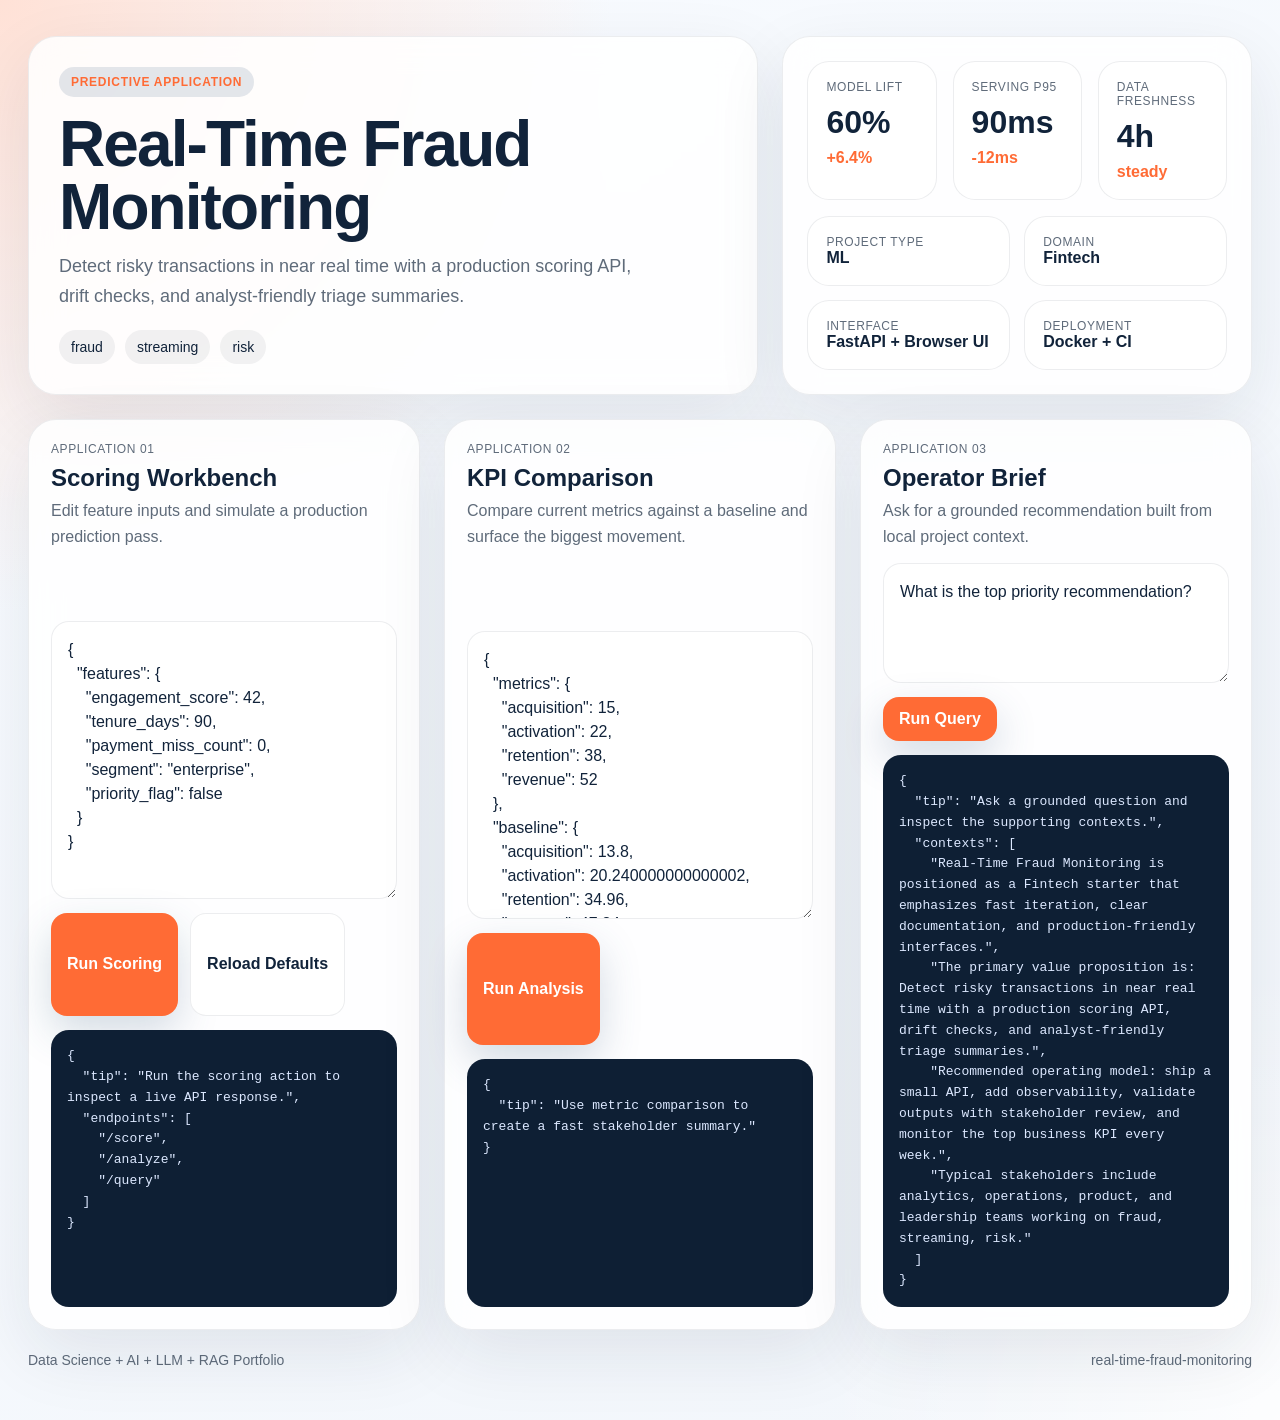
==== src/app/web/index.html @ c39ccf75 "Publish production-ready portfolio project" ====
<!doctype html>
        <html lang="en">
        <head>
          <meta charset="utf-8">
          <meta name="viewport" content="width=device-width, initial-scale=1">
          <title>Real-Time Fraud Monitoring</title>
          <link rel="stylesheet" href="./styles.css">
          <style>:root { --accent: #ff6b35; }</style>
        </head>
        <body>
          <div class="page">
            <section class="hero">
              <div class="panel hero-copy">
                <span class="eyebrow">Predictive Application</span>
                <h1 id="project-title">Real-Time Fraud Monitoring</h1>
                <p id="project-summary" class="lead">Detect risky transactions in near real time with a production scoring API, drift checks, and analyst-friendly triage summaries.</p>
                <ul id="project-tags" class="tag-list">
                  <li>fraud</li><li>streaming</li><li>risk</li>
                </ul>
              </div>
              <div class="panel hero-side">
                <div class="metric-grid">
                  <article class='card'><span>Model Lift</span><strong>60%</strong><em>+6.4%</em></article>
<article class='card'><span>Serving P95</span><strong>90ms</strong><em>-12ms</em></article>
<article class='card'><span>Data Freshness</span><strong>4h</strong><em>steady</em></article>
                </div>
                <div class="mini-grid">
                  <article class='mini-card'><span>Project Type</span><strong>ML</strong></article><article class='mini-card'><span>Domain</span><strong>Fintech</strong></article><article class='mini-card'><span>Interface</span><strong>FastAPI + Browser UI</strong></article><article class='mini-card'><span>Deployment</span><strong>Docker + CI</strong></article>
                </div>
              </div>
            </section>
            <section class="app-grid">
              <article class="panel module">
                <div class="module-header">
                  <span>Application 01</span>
                  <h2>Scoring Workbench</h2>
                  <p>Edit feature inputs and simulate a production prediction pass.</p>
                </div>
                <textarea id="score-input"></textarea>
                <div class="button-row">
                  <button id="run-score">Run Scoring</button>
                  <button id="load-defaults" class="secondary" type="button">Reload Defaults</button>
                </div>
                <pre id="score-output"></pre>
              </article>
              <article class="panel module">
                <div class="module-header">
                  <span>Application 02</span>
                  <h2>KPI Comparison</h2>
                  <p>Compare current metrics against a baseline and surface the biggest movement.</p>
                </div>
                <textarea id="analyze-input"></textarea>
                <div class="button-row">
                  <button id="run-analyze">Run Analysis</button>
                </div>
                <pre id="analyze-output"></pre>
              </article>
              <article class="panel module">
                <div class="module-header">
                  <span>Application 03</span>
                  <h2>Operator Brief</h2>
                  <p>Ask for a grounded recommendation built from local project context.</p>
                </div>
                <textarea id="query-input" class="query-input"></textarea>
                <div class="button-row">
                  <button id="run-query">Run Query</button>
                </div>
                <pre id="query-output"></pre>
              </article>
            </section>
            <footer class="footer">
              <span>Data Science + AI + LLM + RAG Portfolio</span>
              <span>real-time-fraud-monitoring</span>
            </footer>
          </div>
          <script id="bootstrap-data" type="application/json">{"project": {"slug": "real-time-fraud-monitoring", "title": "Real-Time Fraud Monitoring", "project_type": "ml", "domain": "Fintech", "summary": "Detect risky transactions in near real time with a production scoring API, drift checks, and analyst-friendly triage summaries.", "tags": ["fraud", "streaming", "risk"]}, "sample_features": {"engagement_score": 42, "tenure_days": 90, "payment_miss_count": 0, "segment": "enterprise", "priority_flag": false}, "sample_metrics": {"acquisition": 15.0, "activation": 22.0, "retention": 38.0, "revenue": 52.0}, "sample_query": "What is the top priority recommendation?", "knowledge_base": ["Real-Time Fraud Monitoring is positioned as a Fintech starter that emphasizes fast iteration, clear documentation, and production-friendly interfaces.", "The primary value proposition is: Detect risky transactions in near real time with a production scoring API, drift checks, and analyst-friendly triage summaries.", "Recommended operating model: ship a small API, add observability, validate outputs with stakeholder review, and monitor the top business KPI every week.", "Typical stakeholders include analytics, operations, product, and leadership teams working on fraud, streaming, risk."], "dashboard_metrics": [{"label": "Model Lift", "value": "60%", "delta": "+6.4%"}, {"label": "Serving P95", "value": "90ms", "delta": "-12ms"}, {"label": "Data Freshness", "value": "4h", "delta": "steady"}]}</script>
          <script src="./app.js"></script>
        </body>
        </html>
---- src/app/web/styles.css ----
:root {
  --accent: #3d5a80;
  --accent-soft: rgba(61, 90, 128, 0.14);
  --bg: #f2f6fb;
  --card: rgba(255, 255, 255, 0.86);
  --line: rgba(16, 32, 51, 0.08);
  --ink: #11233a;
  --muted: #5f6b7a;
  --success: #2a9d8f;
}
* { box-sizing: border-box; }
html, body { margin: 0; min-height: 100%; }
body {
  font-family: "Avenir Next", "Segoe UI", sans-serif;
  color: var(--ink);
  background:
    radial-gradient(circle at top left, color-mix(in srgb, var(--accent) 20%, white), transparent 32%),
    radial-gradient(circle at bottom right, rgba(255,255,255,0.82), transparent 24%),
    linear-gradient(145deg, #f8fbff, var(--bg));
}
.page {
  max-width: 1320px;
  margin: 0 auto;
  padding: 36px 28px 52px;
}
.hero {
  display: grid;
  grid-template-columns: 1.4fr 0.9fr;
  gap: 24px;
  margin-bottom: 24px;
}
.panel {
  background: var(--card);
  border: 1px solid var(--line);
  border-radius: 28px;
  box-shadow: 0 24px 70px rgba(17, 35, 58, 0.09);
  backdrop-filter: blur(16px);
}
.hero-copy {
  padding: 30px;
}
.eyebrow {
  display: inline-flex;
  align-items: center;
  gap: 8px;
  padding: 8px 12px;
  background: var(--accent-soft);
  color: var(--accent);
  border-radius: 999px;
  text-transform: uppercase;
  letter-spacing: 0.06em;
  font-size: 12px;
  font-weight: 700;
}
h1 {
  margin: 16px 0 14px;
  font-size: clamp(2.2rem, 5vw, 4rem);
  line-height: 0.98;
  letter-spacing: -0.03em;
}
.lead {
  font-size: 18px;
  line-height: 1.65;
  color: var(--muted);
  max-width: 60ch;
  margin: 0;
}
.tag-list {
  display: flex;
  flex-wrap: wrap;
  gap: 10px;
  list-style: none;
  margin: 18px 0 0;
  padding: 0;
}
.tag-list li {
  padding: 9px 12px;
  border-radius: 999px;
  background: rgba(17, 35, 58, 0.06);
  color: var(--ink);
  font-size: 14px;
}
.hero-side {
  padding: 24px;
  display: grid;
  gap: 16px;
  align-content: space-between;
}
.metric-grid {
  display: grid;
  grid-template-columns: repeat(3, minmax(0, 1fr));
  gap: 16px;
}
.metric-card,
.mini-card,
.card {
  background: white;
  border: 1px solid var(--line);
  border-radius: 22px;
  padding: 18px;
}
.metric-card span,
.card span,
.mini-card span,
.module-header span {
  display: block;
  color: var(--muted);
  text-transform: uppercase;
  letter-spacing: 0.05em;
  font-size: 12px;
}
.metric-card strong,
.card strong {
  display: block;
  font-size: 32px;
  margin-top: 10px;
}
.metric-card em,
.card em {
  display: inline-block;
  margin-top: 8px;
  font-style: normal;
  color: var(--accent);
  font-weight: 700;
}
.mini-grid {
  display: grid;
  grid-template-columns: repeat(2, minmax(0, 1fr));
  gap: 14px;
}
.app-grid {
  display: grid;
  grid-template-columns: repeat(3, minmax(0, 1fr));
  gap: 24px;
}
.module {
  padding: 22px;
  display: grid;
  gap: 14px;
}
.module-header h2 {
  margin: 8px 0 6px;
  font-size: 24px;
}
.module-header p {
  margin: 0;
  color: var(--muted);
  line-height: 1.6;
}
textarea, input, button {
  font: inherit;
}
textarea {
  width: 100%;
  min-height: 220px;
  resize: vertical;
  border: 1px solid var(--line);
  border-radius: 18px;
  padding: 16px;
  background: rgba(255,255,255,0.92);
  color: var(--ink);
  line-height: 1.5;
}
.query-input {
  min-height: 120px;
}
button {
  border: 0;
  border-radius: 16px;
  background: var(--accent);
  color: white;
  padding: 13px 16px;
  font-weight: 700;
  cursor: pointer;
  box-shadow: 0 16px 40px rgba(61, 90, 128, 0.22);
}
button.secondary {
  background: white;
  color: var(--ink);
  border: 1px solid var(--line);
  box-shadow: none;
}
.button-row {
  display: flex;
  gap: 12px;
  flex-wrap: wrap;
}
pre {
  margin: 0;
  white-space: pre-wrap;
  word-break: break-word;
  background: #0e1f34;
  color: #dce8ff;
  border-radius: 18px;
  padding: 16px;
  min-height: 180px;
  font-size: 13px;
  line-height: 1.6;
  overflow: auto;
}
.footer {
  display: flex;
  justify-content: space-between;
  margin-top: 22px;
  color: var(--muted);
  font-size: 14px;
}
@media (max-width: 1080px) {
  .hero, .app-grid { grid-template-columns: 1fr; }
  .metric-grid { grid-template-columns: 1fr; }
}
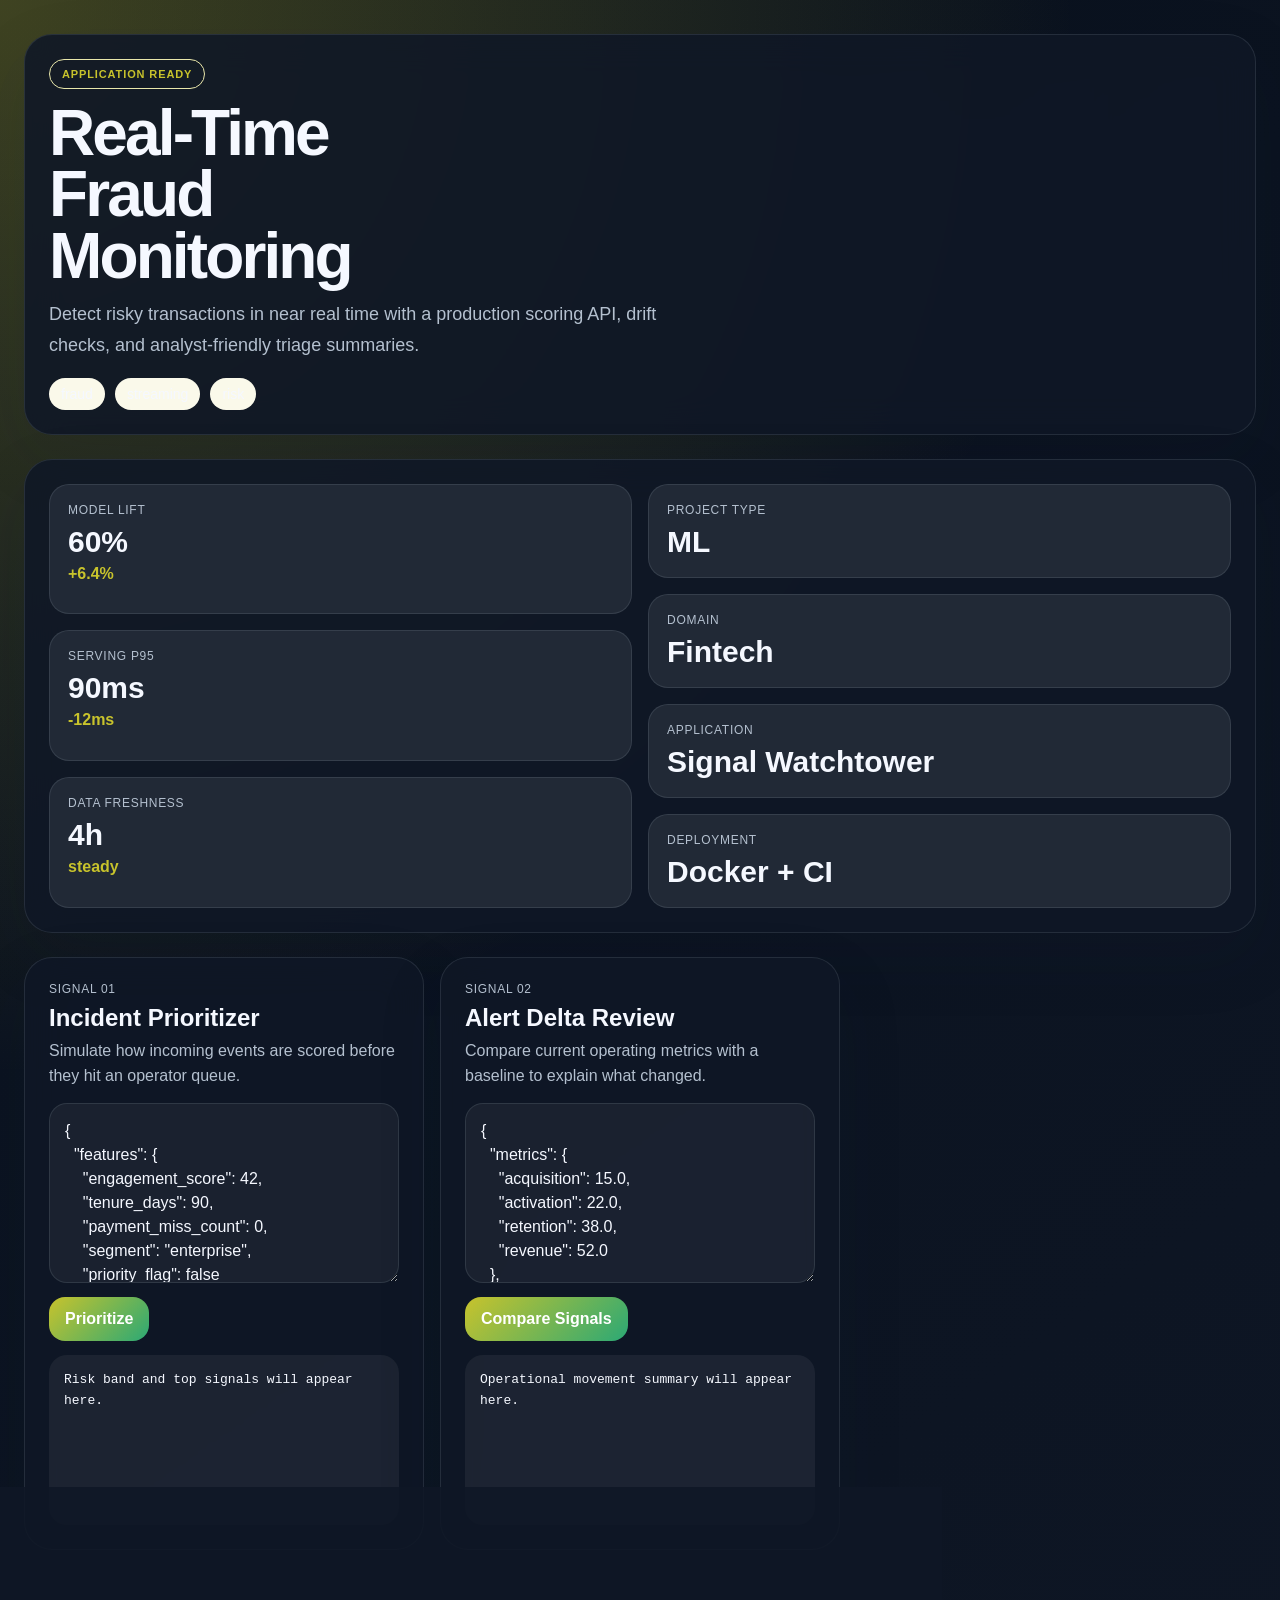
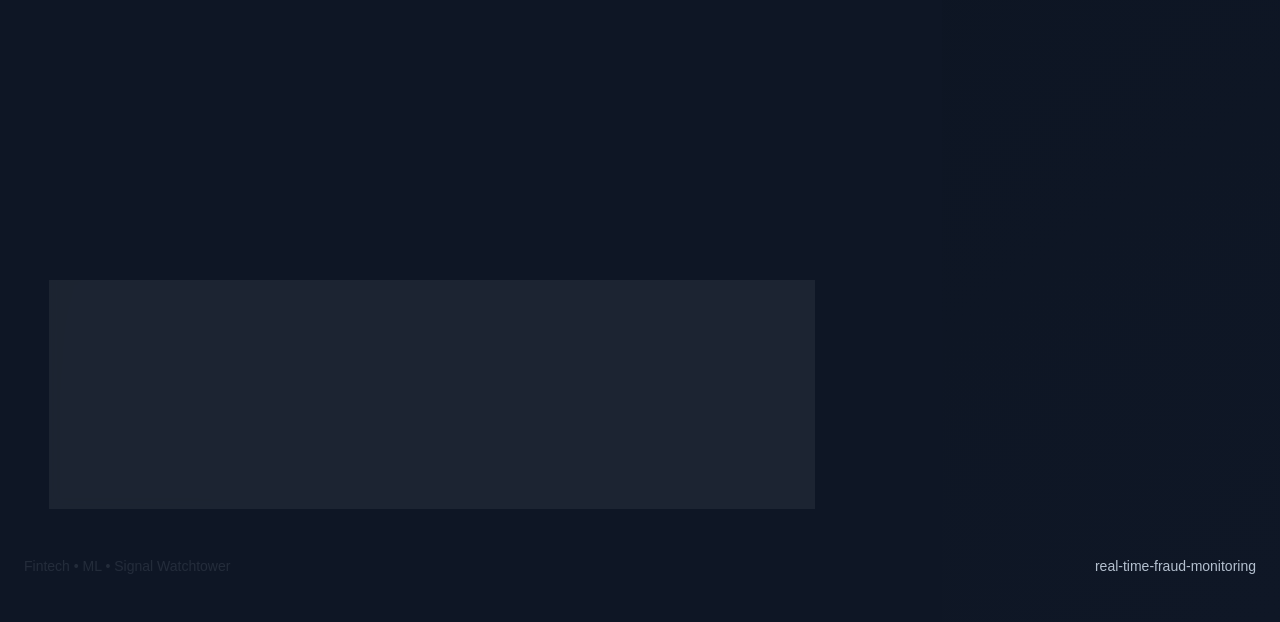
==== commit 94d7b597: "Publish production-ready portfolio project" ====
--- a/src/app/web/index.html
+++ b/src/app/web/index.html
@@ -6,13 +6,12 @@
           <meta name="viewport" content="width=device-width, initial-scale=1">
           <title>Real-Time Fraud Monitoring</title>
           <link rel="stylesheet" href="./styles.css">
-          <style>:root { --accent: #ff6b35; }</style>
         </head>
-        <body>
-          <div class="page">
+        <body class="surface-ink">
+          <div class="page layout-stack eyebrow-outline headline-compact modules-3 hero-align-left">
             <section class="hero">
               <div class="panel hero-copy">
-                <span class="eyebrow">Predictive Application</span>
+                <span class="eyebrow" data-health>Signal Watchtower</span>
                 <h1 id="project-title">Real-Time Fraud Monitoring</h1>
                 <p id="project-summary" class="lead">Detect risky transactions in near real time with a production scoring API, drift checks, and analyst-friendly triage summaries.</p>
                 <ul id="project-tags" class="tag-list">
@@ -26,55 +25,90 @@
 <article class='card'><span>Data Freshness</span><strong>4h</strong><em>steady</em></article>
                 </div>
                 <div class="mini-grid">
-                  <article class='mini-card'><span>Project Type</span><strong>ML</strong></article><article class='mini-card'><span>Domain</span><strong>Fintech</strong></article><article class='mini-card'><span>Interface</span><strong>FastAPI + Browser UI</strong></article><article class='mini-card'><span>Deployment</span><strong>Docker + CI</strong></article>
+                  <article class='mini-card'><span>Project Type</span><strong>ML</strong></article><article class='mini-card'><span>Domain</span><strong>Fintech</strong></article><article class='mini-card'><span>Application</span><strong>Signal Watchtower</strong></article><article class='mini-card'><span>Deployment</span><strong>Docker + CI</strong></article>
                 </div>
               </div>
             </section>
             <section class="app-grid">
-              <article class="panel module">
-                <div class="module-header">
-                  <span>Application 01</span>
-                  <h2>Scoring Workbench</h2>
-                  <p>Edit feature inputs and simulate a production prediction pass.</p>
-                </div>
-                <textarea id="score-input"></textarea>
-                <div class="button-row">
-                  <button id="run-score">Run Scoring</button>
-                  <button id="load-defaults" class="secondary" type="button">Reload Defaults</button>
-                </div>
-                <pre id="score-output"></pre>
-              </article>
-              <article class="panel module">
-                <div class="module-header">
-                  <span>Application 02</span>
-                  <h2>KPI Comparison</h2>
-                  <p>Compare current metrics against a baseline and surface the biggest movement.</p>
-                </div>
-                <textarea id="analyze-input"></textarea>
-                <div class="button-row">
-                  <button id="run-analyze">Run Analysis</button>
-                </div>
-                <pre id="analyze-output"></pre>
-              </article>
-              <article class="panel module">
-                <div class="module-header">
-                  <span>Application 03</span>
-                  <h2>Operator Brief</h2>
-                  <p>Ask for a grounded recommendation built from local project context.</p>
-                </div>
-                <textarea id="query-input" class="query-input"></textarea>
-                <div class="button-row">
-                  <button id="run-query">Run Query</button>
-                </div>
-                <pre id="query-output"></pre>
-              </article>
+              <article class="panel module js-module span-normal">
+          <div class="module-header">
+            <span>Signal 01</span>
+            <h2>Incident Prioritizer</h2>
+            <p>Simulate how incoming events are scored before they hit an operator queue.</p>
+          </div>
+          <textarea class="js-input">{
+  &quot;features&quot;: {
+    &quot;engagement_score&quot;: 42,
+    &quot;tenure_days&quot;: 90,
+    &quot;payment_miss_count&quot;: 0,
+    &quot;segment&quot;: &quot;enterprise&quot;,
+    &quot;priority_flag&quot;: false
+  }
+}</textarea>
+          <div class="button-row">
+            <button class="js-run" data-endpoint="/score" data-input-mode="json">Prioritize</button>
+          </div>
+          <pre class="js-output">Risk band and top signals will appear here.</pre>
+        </article>
+<article class="panel module js-module span-normal">
+          <div class="module-header">
+            <span>Signal 02</span>
+            <h2>Alert Delta Review</h2>
+            <p>Compare current operating metrics with a baseline to explain what changed.</p>
+          </div>
+          <textarea class="js-input">{
+  &quot;metrics&quot;: {
+    &quot;acquisition&quot;: 15.0,
+    &quot;activation&quot;: 22.0,
+    &quot;retention&quot;: 38.0,
+    &quot;revenue&quot;: 52.0
+  },
+  &quot;baseline&quot;: {
+    &quot;acquisition&quot;: 13.8,
+    &quot;activation&quot;: 20.24,
+    &quot;retention&quot;: 34.96,
+    &quot;revenue&quot;: 47.84
+  }
+}</textarea>
+          <div class="button-row">
+            <button class="js-run" data-endpoint="/analyze" data-input-mode="json">Compare Signals</button>
+          </div>
+          <pre class="js-output">Operational movement summary will appear here.</pre>
+        </article>
+<article class="panel module js-module span-wide">
+          <div class="module-header">
+            <span>Signal 03</span>
+            <h2>Triage Playbook</h2>
+            <p>Generate an action-oriented response plan for the next incident handling step.</p>
+          </div>
+          <textarea class="js-input">{
+  &quot;prompt&quot;: &quot;Recommend the next best action for Real-Time Fraud Monitoring.&quot;,
+  &quot;features&quot;: {
+    &quot;engagement_score&quot;: 42,
+    &quot;tenure_days&quot;: 90,
+    &quot;payment_miss_count&quot;: 0,
+    &quot;segment&quot;: &quot;enterprise&quot;,
+    &quot;priority_flag&quot;: false
+  },
+  &quot;metrics&quot;: {
+    &quot;acquisition&quot;: 15.0,
+    &quot;activation&quot;: 22.0,
+    &quot;retention&quot;: 38.0,
+    &quot;revenue&quot;: 52.0
+  }
+}</textarea>
+          <div class="button-row">
+            <button class="js-run" data-endpoint="/recommend" data-input-mode="json">Build Playbook</button>
+          </div>
+          <pre class="js-output">Suggested next actions and rationale will appear here.</pre>
+        </article>
             </section>
             <footer class="footer">
-              <span>Data Science + AI + LLM + RAG Portfolio</span>
+              <span>Fintech • ML • Signal Watchtower</span>
               <span>real-time-fraud-monitoring</span>
             </footer>
           </div>
-          <script id="bootstrap-data" type="application/json">{"project": {"slug": "real-time-fraud-monitoring", "title": "Real-Time Fraud Monitoring", "project_type": "ml", "domain": "Fintech", "summary": "Detect risky transactions in near real time with a production scoring API, drift checks, and analyst-friendly triage summaries.", "tags": ["fraud", "streaming", "risk"]}, "sample_features": {"engagement_score": 42, "tenure_days": 90, "payment_miss_count": 0, "segment": "enterprise", "priority_flag": false}, "sample_metrics": {"acquisition": 15.0, "activation": 22.0, "retention": 38.0, "revenue": 52.0}, "sample_query": "What is the top priority recommendation?", "knowledge_base": ["Real-Time Fraud Monitoring is positioned as a Fintech starter that emphasizes fast iteration, clear documentation, and production-friendly interfaces.", "The primary value proposition is: Detect risky transactions in near real time with a production scoring API, drift checks, and analyst-friendly triage summaries.", "Recommended operating model: ship a small API, add observability, validate outputs with stakeholder review, and monitor the top business KPI every week.", "Typical stakeholders include analytics, operations, product, and leadership teams working on fraud, streaming, risk."], "dashboard_metrics": [{"label": "Model Lift", "value": "60%", "delta": "+6.4%"}, {"label": "Serving P95", "value": "90ms", "delta": "-12ms"}, {"label": "Data Freshness", "value": "4h", "delta": "steady"}]}</script>
+          <script id="bootstrap-data" type="application/json">{"project": {"slug": "real-time-fraud-monitoring", "title": "Real-Time Fraud Monitoring", "project_type": "ml", "domain": "Fintech", "summary": "Detect risky transactions in near real time with a production scoring API, drift checks, and analyst-friendly triage summaries.", "tags": ["fraud", "streaming", "risk"]}, "app_archetype": "watchtower", "ui_profile": {"layout": "stack", "surface": "ink", "font_stack": "\"Manrope\", \"Segoe UI\", sans-serif", "radius": 28, "shadow": 68, "eyebrow_style": "outline", "module_columns": 3, "hero_align": "left", "headline_mode": "compact"}, "app_modules": [{"label": "Signal 01", "title": "Incident Prioritizer", "description": "Simulate how incoming events are scored before they hit an operator queue.", "endpoint": "/score", "input_mode": "json", "cta": "Prioritize", "prefill": "{\n  \"features\": {\n    \"engagement_score\": 42,\n    \"tenure_days\": 90,\n    \"payment_miss_count\": 0,\n    \"segment\": \"enterprise\",\n    \"priority_flag\": false\n  }\n}", "hint": "Risk band and top signals will appear here.", "span": "normal"}, {"label": "Signal 02", "title": "Alert Delta Review", "description": "Compare current operating metrics with a baseline to explain what changed.", "endpoint": "/analyze", "input_mode": "json", "cta": "Compare Signals", "prefill": "{\n  \"metrics\": {\n    \"acquisition\": 15.0,\n    \"activation\": 22.0,\n    \"retention\": 38.0,\n    \"revenue\": 52.0\n  },\n  \"baseline\": {\n    \"acquisition\": 13.8,\n    \"activation\": 20.24,\n    \"retention\": 34.96,\n    \"revenue\": 47.84\n  }\n}", "hint": "Operational movement summary will appear here.", "span": "normal"}, {"label": "Signal 03", "title": "Triage Playbook", "description": "Generate an action-oriented response plan for the next incident handling step.", "endpoint": "/recommend", "input_mode": "json", "cta": "Build Playbook", "prefill": "{\n  \"prompt\": \"Recommend the next best action for Real-Time Fraud Monitoring.\",\n  \"features\": {\n    \"engagement_score\": 42,\n    \"tenure_days\": 90,\n    \"payment_miss_count\": 0,\n    \"segment\": \"enterprise\",\n    \"priority_flag\": false\n  },\n  \"metrics\": {\n    \"acquisition\": 15.0,\n    \"activation\": 22.0,\n    \"retention\": 38.0,\n    \"revenue\": 52.0\n  }\n}", "hint": "Suggested next actions and rationale will appear here.", "span": "wide"}], "sample_features": {"engagement_score": 42, "tenure_days": 90, "payment_miss_count": 0, "segment": "enterprise", "priority_flag": false}, "sample_metrics": {"acquisition": 15.0, "activation": 22.0, "retention": 38.0, "revenue": 52.0}, "knowledge_base": ["Real-Time Fraud Monitoring is positioned as a Fintech starter that emphasizes fast iteration, clear documentation, and production-friendly interfaces.", "The primary value proposition is: Detect risky transactions in near real time with a production scoring API, drift checks, and analyst-friendly triage summaries.", "Recommended operating model: ship a small API, add observability, validate outputs with stakeholder review, and monitor the top business KPI every week.", "Typical stakeholders include analytics, operations, product, and leadership teams working on fraud, streaming, risk."], "dashboard_metrics": [{"label": "Model Lift", "value": "60%", "delta": "+6.4%"}, {"label": "Serving P95", "value": "90ms", "delta": "-12ms"}, {"label": "Data Freshness", "value": "4h", "delta": "steady"}]}</script>
           <script src="./app.js"></script>
         </body>
         </html>
--- a/src/app/web/styles.css
+++ b/src/app/web/styles.css
@@ -1,141 +1,185 @@
 
 :root {
-  --accent: #3d5a80;
-  --accent-soft: rgba(61, 90, 128, 0.14);
-  --bg: #f2f6fb;
+  --accent: #c8c32c;
+  --accent-2: #2ca975;
+  --accent-soft: color-mix(in srgb, var(--accent) 18%, white);
+  --radius: 28px;
+  --shadow-size: 68px;
+  --font-stack: "Manrope", "Segoe UI", sans-serif;
+  --bg: #f4f7fb;
   --card: rgba(255, 255, 255, 0.86);
   --line: rgba(16, 32, 51, 0.08);
-  --ink: #11233a;
+  --ink: #102033;
   --muted: #5f6b7a;
-  --success: #2a9d8f;
+  --output-bg: #0d1b2e;
+  --output-ink: #dae8ff;
 }
 * { box-sizing: border-box; }
 html, body { margin: 0; min-height: 100%; }
 body {
-  font-family: "Avenir Next", "Segoe UI", sans-serif;
+  font-family: var(--font-stack);
   color: var(--ink);
-  background:
-    radial-gradient(circle at top left, color-mix(in srgb, var(--accent) 20%, white), transparent 32%),
-    radial-gradient(circle at bottom right, rgba(255,255,255,0.82), transparent 24%),
-    linear-gradient(145deg, #f8fbff, var(--bg));
+  background: linear-gradient(145deg, #f8fbff, var(--bg));
+}
+body.surface-mist {
+  --bg: #eef4fb;
+  background:
+    radial-gradient(circle at top left, color-mix(in srgb, var(--accent) 18%, white), transparent 34%),
+    linear-gradient(145deg, #fbfdff, var(--bg));
+}
+body.surface-aurora {
+  --bg: #edf1ff;
+  background:
+    radial-gradient(circle at 0% 0%, color-mix(in srgb, var(--accent) 22%, white), transparent 38%),
+    radial-gradient(circle at 100% 100%, color-mix(in srgb, var(--accent-2) 20%, white), transparent 28%),
+    linear-gradient(135deg, #f7f8ff, var(--bg));
+}
+body.surface-sand {
+  --bg: #f5efe8;
+  --card: rgba(255, 251, 246, 0.9);
+  background:
+    linear-gradient(135deg, rgba(255,255,255,0.82), rgba(245, 239, 232, 0.98)),
+    radial-gradient(circle at top right, color-mix(in srgb, var(--accent) 16%, white), transparent 32%);
+}
+body.surface-slate {
+  --bg: #ecf0f7;
+  --card: rgba(248, 250, 255, 0.88);
+  background:
+    linear-gradient(160deg, #f7f9fc, var(--bg)),
+    radial-gradient(circle at bottom left, color-mix(in srgb, var(--accent-2) 16%, white), transparent 34%);
+}
+body.surface-paper {
+  --bg: #f8f8f4;
+  --card: rgba(255,255,255,0.93);
+  background:
+    linear-gradient(180deg, #fffefb, var(--bg));
+}
+body.surface-ink {
+  --bg: #0f1726;
+  --card: rgba(15, 23, 38, 0.88);
+  --line: rgba(226, 238, 255, 0.1);
+  --ink: #f5f8ff;
+  --muted: #b4c0cf;
+  --output-bg: rgba(255,255,255,0.06);
+  --output-ink: #f5f8ff;
+  background:
+    radial-gradient(circle at top left, color-mix(in srgb, var(--accent) 28%, transparent), transparent 42%),
+    linear-gradient(145deg, #09111d, var(--bg));
 }
 .page {
-  max-width: 1320px;
+  max-width: 1360px;
   margin: 0 auto;
-  padding: 36px 28px 52px;
-}
-.hero {
-  display: grid;
-  grid-template-columns: 1.4fr 0.9fr;
+  padding: 34px 24px 48px;
+  display: grid;
   gap: 24px;
-  margin-bottom: 24px;
 }
 .panel {
   background: var(--card);
   border: 1px solid var(--line);
-  border-radius: 28px;
-  box-shadow: 0 24px 70px rgba(17, 35, 58, 0.09);
-  backdrop-filter: blur(16px);
-}
-.hero-copy {
-  padding: 30px;
+  border-radius: var(--radius);
+  box-shadow: 0 24px var(--shadow-size) rgba(16, 32, 51, 0.1);
+  backdrop-filter: blur(18px);
+}
+.hero {
+  display: grid;
+  gap: 24px;
+}
+.hero-copy,
+.hero-side,
+.module {
+  padding: 24px;
 }
 .eyebrow {
   display: inline-flex;
   align-items: center;
   gap: 8px;
   padding: 8px 12px;
+  border-radius: 999px;
   background: var(--accent-soft);
   color: var(--accent);
-  border-radius: 999px;
   text-transform: uppercase;
-  letter-spacing: 0.06em;
-  font-size: 12px;
-  font-weight: 700;
+  letter-spacing: 0.08em;
+  font-size: 11px;
+  font-weight: 800;
+}
+.page.eyebrow-outline .eyebrow {
+  background: transparent;
+  border: 1px solid color-mix(in srgb, var(--accent) 40%, white);
+}
+.page.eyebrow-soft .eyebrow {
+  background: color-mix(in srgb, var(--accent) 12%, white);
+  color: color-mix(in srgb, var(--accent) 82%, black);
 }
 h1 {
-  margin: 16px 0 14px;
-  font-size: clamp(2.2rem, 5vw, 4rem);
-  line-height: 0.98;
-  letter-spacing: -0.03em;
-}
+  margin: 14px 0 12px;
+  font-size: clamp(2.2rem, 5vw, 4.4rem);
+  line-height: 0.96;
+  letter-spacing: -0.045em;
+}
+.page.headline-compact h1 { max-width: 10ch; }
+.page.headline-tall h1 { line-height: 1.03; font-size: clamp(2.4rem, 5vw, 4.8rem); }
 .lead {
+  margin: 0;
   font-size: 18px;
-  line-height: 1.65;
+  line-height: 1.68;
   color: var(--muted);
-  max-width: 60ch;
-  margin: 0;
+  max-width: 62ch;
 }
 .tag-list {
+  list-style: none;
   display: flex;
   flex-wrap: wrap;
   gap: 10px;
-  list-style: none;
   margin: 18px 0 0;
   padding: 0;
 }
 .tag-list li {
-  padding: 9px 12px;
+  padding: 8px 12px;
   border-radius: 999px;
-  background: rgba(17, 35, 58, 0.06);
+  background: color-mix(in srgb, var(--accent) 10%, white);
   color: var(--ink);
   font-size: 14px;
 }
 .hero-side {
-  padding: 24px;
   display: grid;
   gap: 16px;
-  align-content: space-between;
-}
-.metric-grid {
-  display: grid;
-  grid-template-columns: repeat(3, minmax(0, 1fr));
+}
+.metric-grid,
+.mini-grid,
+.app-grid {
+  display: grid;
   gap: 16px;
 }
-.metric-card,
-.mini-card,
-.card {
-  background: white;
+.card,
+.mini-card {
+  background: color-mix(in srgb, var(--card) 92%, white);
   border: 1px solid var(--line);
-  border-radius: 22px;
+  border-radius: calc(var(--radius) - 8px);
   padding: 18px;
 }
-.metric-card span,
 .card span,
 .mini-card span,
 .module-header span {
   display: block;
   color: var(--muted);
   text-transform: uppercase;
-  letter-spacing: 0.05em;
+  letter-spacing: 0.06em;
   font-size: 12px;
 }
-.metric-card strong,
-.card strong {
+.card strong,
+.mini-card strong {
   display: block;
-  font-size: 32px;
-  margin-top: 10px;
-}
-.metric-card em,
+  margin-top: 8px;
+  font-size: 30px;
+}
 .card em {
   display: inline-block;
-  margin-top: 8px;
+  margin-top: 6px;
   font-style: normal;
   color: var(--accent);
   font-weight: 700;
 }
-.mini-grid {
-  display: grid;
-  grid-template-columns: repeat(2, minmax(0, 1fr));
-  gap: 14px;
-}
-.app-grid {
-  display: grid;
-  grid-template-columns: repeat(3, minmax(0, 1fr));
-  gap: 24px;
-}
 .module {
-  padding: 22px;
   display: grid;
   gap: 14px;
 }
@@ -148,65 +192,157 @@
   color: var(--muted);
   line-height: 1.6;
 }
-textarea, input, button {
+textarea,
+button {
   font: inherit;
 }
 textarea {
   width: 100%;
-  min-height: 220px;
+  min-height: 180px;
   resize: vertical;
   border: 1px solid var(--line);
-  border-radius: 18px;
-  padding: 16px;
-  background: rgba(255,255,255,0.92);
+  border-radius: calc(var(--radius) - 10px);
+  padding: 15px;
+  background: rgba(255,255,255,0.82);
   color: var(--ink);
   line-height: 1.5;
 }
-.query-input {
-  min-height: 120px;
+body.surface-ink textarea {
+  background: rgba(255,255,255,0.05);
+}
+.module-input-text {
+  min-height: 110px;
+}
+.button-row {
+  display: flex;
+  flex-wrap: wrap;
+  gap: 10px;
 }
 button {
   border: 0;
   border-radius: 16px;
-  background: var(--accent);
+  background: linear-gradient(135deg, var(--accent), var(--accent-2));
   color: white;
   padding: 13px 16px;
   font-weight: 700;
   cursor: pointer;
-  box-shadow: 0 16px 40px rgba(61, 90, 128, 0.22);
-}
-button.secondary {
-  background: white;
-  color: var(--ink);
-  border: 1px solid var(--line);
-  box-shadow: none;
-}
-.button-row {
-  display: flex;
-  gap: 12px;
-  flex-wrap: wrap;
 }
 pre {
   margin: 0;
   white-space: pre-wrap;
   word-break: break-word;
-  background: #0e1f34;
-  color: #dce8ff;
-  border-radius: 18px;
-  padding: 16px;
-  min-height: 180px;
+  background: var(--output-bg);
+  color: var(--output-ink);
+  border-radius: calc(var(--radius) - 10px);
+  padding: 15px;
+  min-height: 170px;
+  line-height: 1.58;
   font-size: 13px;
-  line-height: 1.6;
   overflow: auto;
 }
 .footer {
   display: flex;
   justify-content: space-between;
-  margin-top: 22px;
   color: var(--muted);
   font-size: 14px;
 }
-@media (max-width: 1080px) {
-  .hero, .app-grid { grid-template-columns: 1fr; }
-  .metric-grid { grid-template-columns: 1fr; }
-}
+.page.layout-horizon .hero {
+  grid-template-columns: 1.45fr 1fr;
+  align-items: stretch;
+}
+.page.layout-horizon.modules-2 .app-grid,
+.page.layout-horizon.modules-3 .app-grid {
+  grid-template-columns: repeat(3, minmax(0, 1fr));
+}
+.page.layout-rail .hero {
+  grid-template-columns: 0.92fr 1.08fr;
+}
+.page.layout-rail .hero-copy {
+  padding-top: 34px;
+}
+.page.layout-rail .app-grid {
+  grid-template-columns: repeat(2, minmax(0, 1fr));
+}
+.page.layout-folio .hero {
+  grid-template-columns: 1fr;
+}
+.page.layout-folio .hero-copy {
+  text-align: center;
+}
+.page.layout-folio .lead {
+  margin-inline: auto;
+}
+.page.layout-folio .tag-list {
+  justify-content: center;
+}
+.page.layout-folio .metric-grid {
+  grid-template-columns: repeat(3, minmax(0, 1fr));
+}
+.page.layout-folio .mini-grid {
+  grid-template-columns: repeat(4, minmax(0, 1fr));
+}
+.page.layout-folio .app-grid {
+  grid-template-columns: repeat(2, minmax(0, 1fr));
+}
+.page.layout-board .hero {
+  grid-template-columns: 1fr;
+}
+.page.layout-board .hero-side {
+  grid-template-columns: 1.2fr 0.8fr;
+  align-items: start;
+}
+.page.layout-board .metric-grid {
+  grid-template-columns: repeat(3, minmax(0, 1fr));
+}
+.page.layout-board .app-grid {
+  grid-template-columns: repeat(4, minmax(0, 1fr));
+}
+.page.layout-stack .hero {
+  grid-template-columns: 1fr;
+}
+.page.layout-stack .hero-side {
+  grid-template-columns: repeat(2, minmax(0, 1fr));
+}
+.page.layout-stack .app-grid {
+  grid-template-columns: repeat(3, minmax(0, 1fr));
+}
+.page.layout-console .hero {
+  grid-template-columns: 1.1fr 0.9fr;
+}
+.page.layout-console .panel,
+.page.layout-console .card,
+.page.layout-console .mini-card {
+  border-radius: 18px;
+}
+.page.modules-2 .app-grid {
+  grid-template-columns: repeat(2, minmax(0, 1fr));
+}
+.module.span-wide {
+  grid-column: span 2;
+}
+.hero-align-center .hero-copy {
+  text-align: center;
+}
+.hero-align-center .lead,
+.hero-align-center .tag-list {
+  margin-inline: auto;
+  justify-content: center;
+}
+@media (max-width: 1120px) {
+  .page.layout-horizon .hero,
+  .page.layout-rail .hero,
+  .page.layout-console .hero,
+  .page.layout-board .hero-side,
+  .page.layout-folio .mini-grid,
+  .page.layout-stack .hero-side,
+  .page.modules-2 .app-grid,
+  .page.layout-board .app-grid,
+  .page.layout-stack .app-grid,
+  .page.layout-horizon.modules-3 .app-grid,
+  .page.layout-folio .app-grid {
+    grid-template-columns: 1fr;
+  }
+  .module.span-wide {
+    grid-column: auto;
+  }
+}
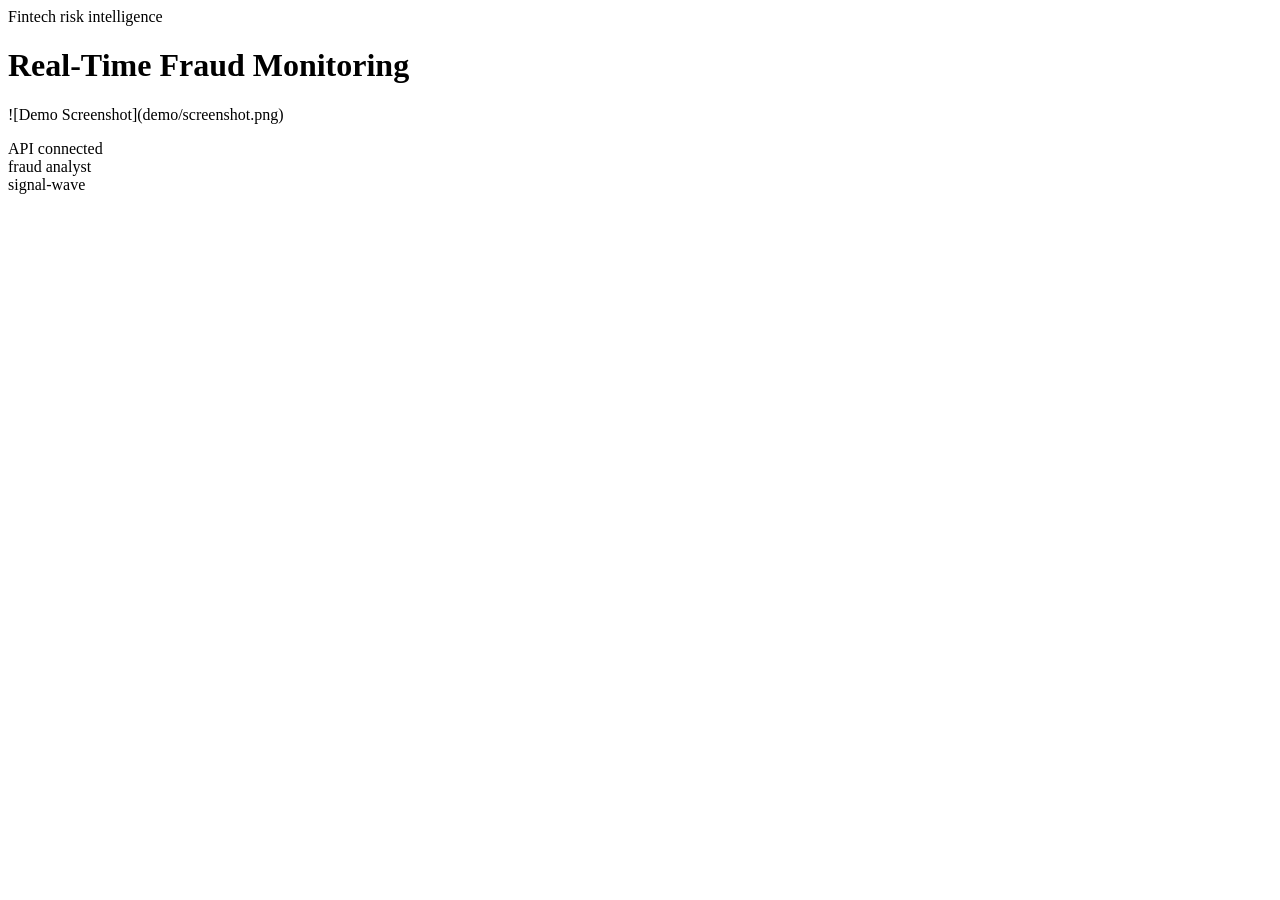
==== commit 98a8a3fa: "Upgrade to production-grade app scaffold and 3D landing page" ====
--- a/src/app/web/index.html
+++ b/src/app/web/index.html
@@ -1,114 +1,29 @@
-
-        <!doctype html>
-        <html lang="en">
-        <head>
-          <meta charset="utf-8">
-          <meta name="viewport" content="width=device-width, initial-scale=1">
-          <title>Real-Time Fraud Monitoring</title>
-          <link rel="stylesheet" href="./styles.css">
-        </head>
-        <body class="surface-ink">
-          <div class="page layout-stack eyebrow-outline headline-compact modules-3 hero-align-left">
-            <section class="hero">
-              <div class="panel hero-copy">
-                <span class="eyebrow" data-health>Signal Watchtower</span>
-                <h1 id="project-title">Real-Time Fraud Monitoring</h1>
-                <p id="project-summary" class="lead">Detect risky transactions in near real time with a production scoring API, drift checks, and analyst-friendly triage summaries.</p>
-                <ul id="project-tags" class="tag-list">
-                  <li>fraud</li><li>streaming</li><li>risk</li>
-                </ul>
-              </div>
-              <div class="panel hero-side">
-                <div class="metric-grid">
-                  <article class='card'><span>Model Lift</span><strong>60%</strong><em>+6.4%</em></article>
-<article class='card'><span>Serving P95</span><strong>90ms</strong><em>-12ms</em></article>
-<article class='card'><span>Data Freshness</span><strong>4h</strong><em>steady</em></article>
-                </div>
-                <div class="mini-grid">
-                  <article class='mini-card'><span>Project Type</span><strong>ML</strong></article><article class='mini-card'><span>Domain</span><strong>Fintech</strong></article><article class='mini-card'><span>Application</span><strong>Signal Watchtower</strong></article><article class='mini-card'><span>Deployment</span><strong>Docker + CI</strong></article>
-                </div>
-              </div>
-            </section>
-            <section class="app-grid">
-              <article class="panel module js-module span-normal">
-          <div class="module-header">
-            <span>Signal 01</span>
-            <h2>Incident Prioritizer</h2>
-            <p>Simulate how incoming events are scored before they hit an operator queue.</p>
-          </div>
-          <textarea class="js-input">{
-  &quot;features&quot;: {
-    &quot;engagement_score&quot;: 42,
-    &quot;tenure_days&quot;: 90,
-    &quot;payment_miss_count&quot;: 0,
-    &quot;segment&quot;: &quot;enterprise&quot;,
-    &quot;priority_flag&quot;: false
-  }
-}</textarea>
-          <div class="button-row">
-            <button class="js-run" data-endpoint="/score" data-input-mode="json">Prioritize</button>
-          </div>
-          <pre class="js-output">Risk band and top signals will appear here.</pre>
-        </article>
-<article class="panel module js-module span-normal">
-          <div class="module-header">
-            <span>Signal 02</span>
-            <h2>Alert Delta Review</h2>
-            <p>Compare current operating metrics with a baseline to explain what changed.</p>
-          </div>
-          <textarea class="js-input">{
-  &quot;metrics&quot;: {
-    &quot;acquisition&quot;: 15.0,
-    &quot;activation&quot;: 22.0,
-    &quot;retention&quot;: 38.0,
-    &quot;revenue&quot;: 52.0
-  },
-  &quot;baseline&quot;: {
-    &quot;acquisition&quot;: 13.8,
-    &quot;activation&quot;: 20.24,
-    &quot;retention&quot;: 34.96,
-    &quot;revenue&quot;: 47.84
-  }
-}</textarea>
-          <div class="button-row">
-            <button class="js-run" data-endpoint="/analyze" data-input-mode="json">Compare Signals</button>
-          </div>
-          <pre class="js-output">Operational movement summary will appear here.</pre>
-        </article>
-<article class="panel module js-module span-wide">
-          <div class="module-header">
-            <span>Signal 03</span>
-            <h2>Triage Playbook</h2>
-            <p>Generate an action-oriented response plan for the next incident handling step.</p>
-          </div>
-          <textarea class="js-input">{
-  &quot;prompt&quot;: &quot;Recommend the next best action for Real-Time Fraud Monitoring.&quot;,
-  &quot;features&quot;: {
-    &quot;engagement_score&quot;: 42,
-    &quot;tenure_days&quot;: 90,
-    &quot;payment_miss_count&quot;: 0,
-    &quot;segment&quot;: &quot;enterprise&quot;,
-    &quot;priority_flag&quot;: false
-  },
-  &quot;metrics&quot;: {
-    &quot;acquisition&quot;: 15.0,
-    &quot;activation&quot;: 22.0,
-    &quot;retention&quot;: 38.0,
-    &quot;revenue&quot;: 52.0
-  }
-}</textarea>
-          <div class="button-row">
-            <button class="js-run" data-endpoint="/recommend" data-input-mode="json">Build Playbook</button>
-          </div>
-          <pre class="js-output">Suggested next actions and rationale will appear here.</pre>
-        </article>
-            </section>
-            <footer class="footer">
-              <span>Fintech • ML • Signal Watchtower</span>
-              <span>real-time-fraud-monitoring</span>
-            </footer>
-          </div>
-          <script id="bootstrap-data" type="application/json">{"project": {"slug": "real-time-fraud-monitoring", "title": "Real-Time Fraud Monitoring", "project_type": "ml", "domain": "Fintech", "summary": "Detect risky transactions in near real time with a production scoring API, drift checks, and analyst-friendly triage summaries.", "tags": ["fraud", "streaming", "risk"]}, "app_archetype": "watchtower", "ui_profile": {"layout": "stack", "surface": "ink", "font_stack": "\"Manrope\", \"Segoe UI\", sans-serif", "radius": 28, "shadow": 68, "eyebrow_style": "outline", "module_columns": 3, "hero_align": "left", "headline_mode": "compact"}, "app_modules": [{"label": "Signal 01", "title": "Incident Prioritizer", "description": "Simulate how incoming events are scored before they hit an operator queue.", "endpoint": "/score", "input_mode": "json", "cta": "Prioritize", "prefill": "{\n  \"features\": {\n    \"engagement_score\": 42,\n    \"tenure_days\": 90,\n    \"payment_miss_count\": 0,\n    \"segment\": \"enterprise\",\n    \"priority_flag\": false\n  }\n}", "hint": "Risk band and top signals will appear here.", "span": "normal"}, {"label": "Signal 02", "title": "Alert Delta Review", "description": "Compare current operating metrics with a baseline to explain what changed.", "endpoint": "/analyze", "input_mode": "json", "cta": "Compare Signals", "prefill": "{\n  \"metrics\": {\n    \"acquisition\": 15.0,\n    \"activation\": 22.0,\n    \"retention\": 38.0,\n    \"revenue\": 52.0\n  },\n  \"baseline\": {\n    \"acquisition\": 13.8,\n    \"activation\": 20.24,\n    \"retention\": 34.96,\n    \"revenue\": 47.84\n  }\n}", "hint": "Operational movement summary will appear here.", "span": "normal"}, {"label": "Signal 03", "title": "Triage Playbook", "description": "Generate an action-oriented response plan for the next incident handling step.", "endpoint": "/recommend", "input_mode": "json", "cta": "Build Playbook", "prefill": "{\n  \"prompt\": \"Recommend the next best action for Real-Time Fraud Monitoring.\",\n  \"features\": {\n    \"engagement_score\": 42,\n    \"tenure_days\": 90,\n    \"payment_miss_count\": 0,\n    \"segment\": \"enterprise\",\n    \"priority_flag\": false\n  },\n  \"metrics\": {\n    \"acquisition\": 15.0,\n    \"activation\": 22.0,\n    \"retention\": 38.0,\n    \"revenue\": 52.0\n  }\n}", "hint": "Suggested next actions and rationale will appear here.", "span": "wide"}], "sample_features": {"engagement_score": 42, "tenure_days": 90, "payment_miss_count": 0, "segment": "enterprise", "priority_flag": false}, "sample_metrics": {"acquisition": 15.0, "activation": 22.0, "retention": 38.0, "revenue": 52.0}, "knowledge_base": ["Real-Time Fraud Monitoring is positioned as a Fintech starter that emphasizes fast iteration, clear documentation, and production-friendly interfaces.", "The primary value proposition is: Detect risky transactions in near real time with a production scoring API, drift checks, and analyst-friendly triage summaries.", "Recommended operating model: ship a small API, add observability, validate outputs with stakeholder review, and monitor the top business KPI every week.", "Typical stakeholders include analytics, operations, product, and leadership teams working on fraud, streaming, risk."], "dashboard_metrics": [{"label": "Model Lift", "value": "60%", "delta": "+6.4%"}, {"label": "Serving P95", "value": "90ms", "delta": "-12ms"}, {"label": "Data Freshness", "value": "4h", "delta": "steady"}]}</script>
-          <script src="./app.js"></script>
-        </body>
-        </html>
+<!DOCTYPE html>
+<html lang="en">
+<head>
+  <meta charset="UTF-8" />
+  <meta name="viewport" content="width=device-width, initial-scale=1.0" />
+  <title>Real-Time Fraud Monitoring App</title>
+  <link rel="stylesheet" href="/assets/styles.css" />
+</head>
+<body>
+  <div id="scene" class="app-scene">
+    <header class="shell hero">
+      <div>
+        <span class="eyebrow">Fintech risk intelligence</span>
+        <h1>Real-Time Fraud Monitoring</h1>
+        <p>![Demo Screenshot](demo/screenshot.png)</p>
+      </div>
+      <aside class="status-card">
+        <div class="pill">API connected</div>
+        <div class="pill">fraud analyst</div>
+        <div class="pill">signal-wave</div>
+      </aside>
+    </header>
+    <section id="metrics" class="grid metrics"></section>
+    <section id="signals" class="grid signals"></section>
+  </div>
+  <script>window.PROJECT_MANIFEST = {"slug": "real-time-fraud-monitoring", "title": "Real-Time Fraud Monitoring", "summary": "![Demo Screenshot](demo/screenshot.png)", "domain": "Fintech risk intelligence", "audience": "fraud analyst", "promise": "Reduce risky decisions with explainable signals and monitored workflows.", "hero": ["Production-grade app scaffold with API, CI, tests, Docker, and GitHub Pages landing.", "3D landing surface designed for GitHub Pages and recruiter-friendly storytelling.", "App backend structured for local or container deployment without changing the product narrative."], "kpis": [{"label": "Workflow clarity", "value": "89%", "note": "Operator actions mapped to product stages"}, {"label": "Deployment posture", "value": "API + Docker", "note": "Local and containerized startup paths"}, {"label": "Presentation layer", "value": "3D Pages ready", "note": "Static GitHub landing page included"}], "stages": ["ingest", "validate", "analyze", "decide", "monitor"], "cards": [{"title": "Operator cockpit", "body": "One-screen surface for the fraud analyst to understand what matters first."}, {"title": "API contract", "body": "Structured endpoints for health, manifest, readiness, and showcase data."}, {"title": "Deployment path", "body": "Repository includes Docker, Compose, CI workflow, and a Pages-ready landing surface."}], "scene": "signal-wave", "theme": {"bg": "#08100e", "surface": "#101d1a", "ink": "#ebfff8", "muted": "#8eb5a6", "accent": "#4ce0b3", "accent2": "#8fb8ff"}, "pages_url": "https://r-behera.github.io/real-time-fraud-monitoring/", "api_examples": {"health": {"status": "ok", "project": "real-time-fraud-monitoring"}, "readiness": {"api": "ready", "landing_page": "docs/index.html", "container": "Dockerfile present"}, "signals": [{"name": "Decision coverage", "status": "strong", "detail": "App and landing narrative aligned"}, {"name": "Operator context", "status": "strong", "detail": "Primary user anchored as fraud analyst"}, {"name": "Delivery path", "status": "ready", "detail": "Pages + containerized app scaffold generated"}]}};</script>
+  <script src="/assets/app.js"></script>
+</body>
+</html>
